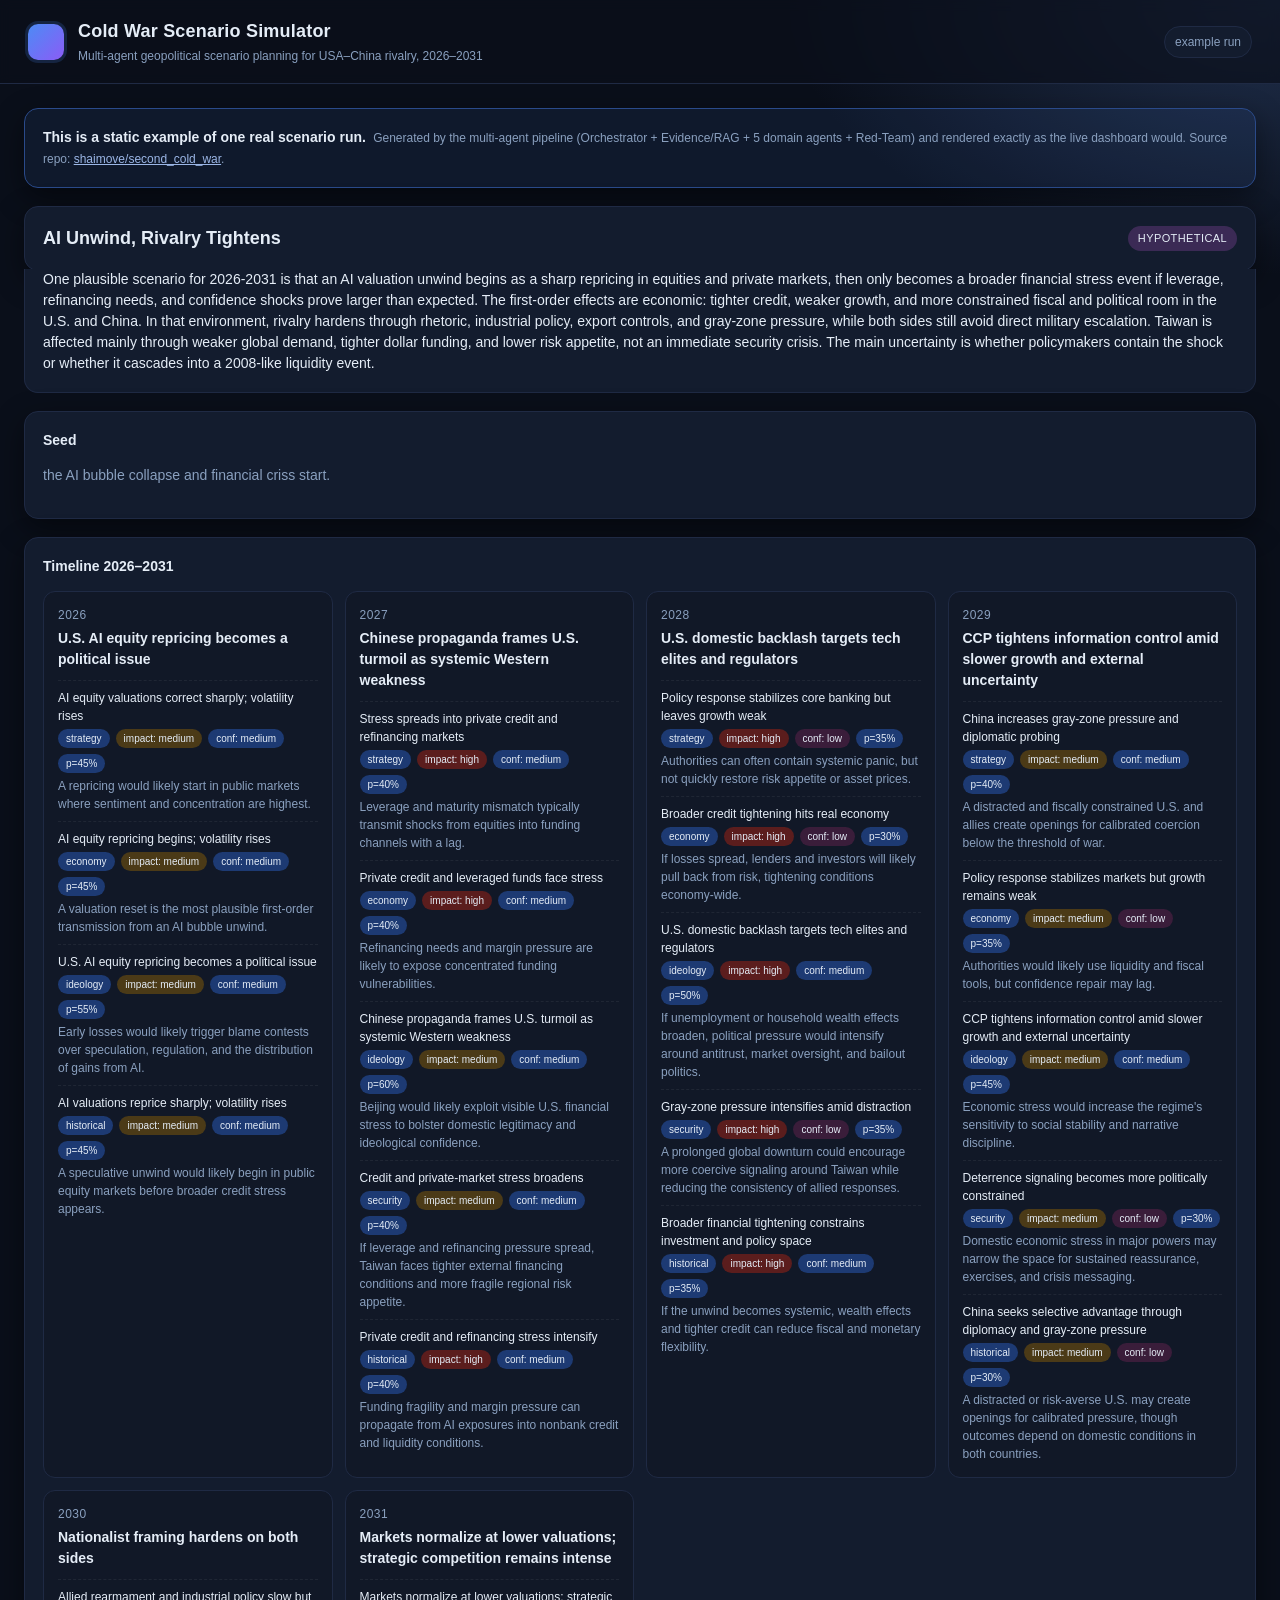
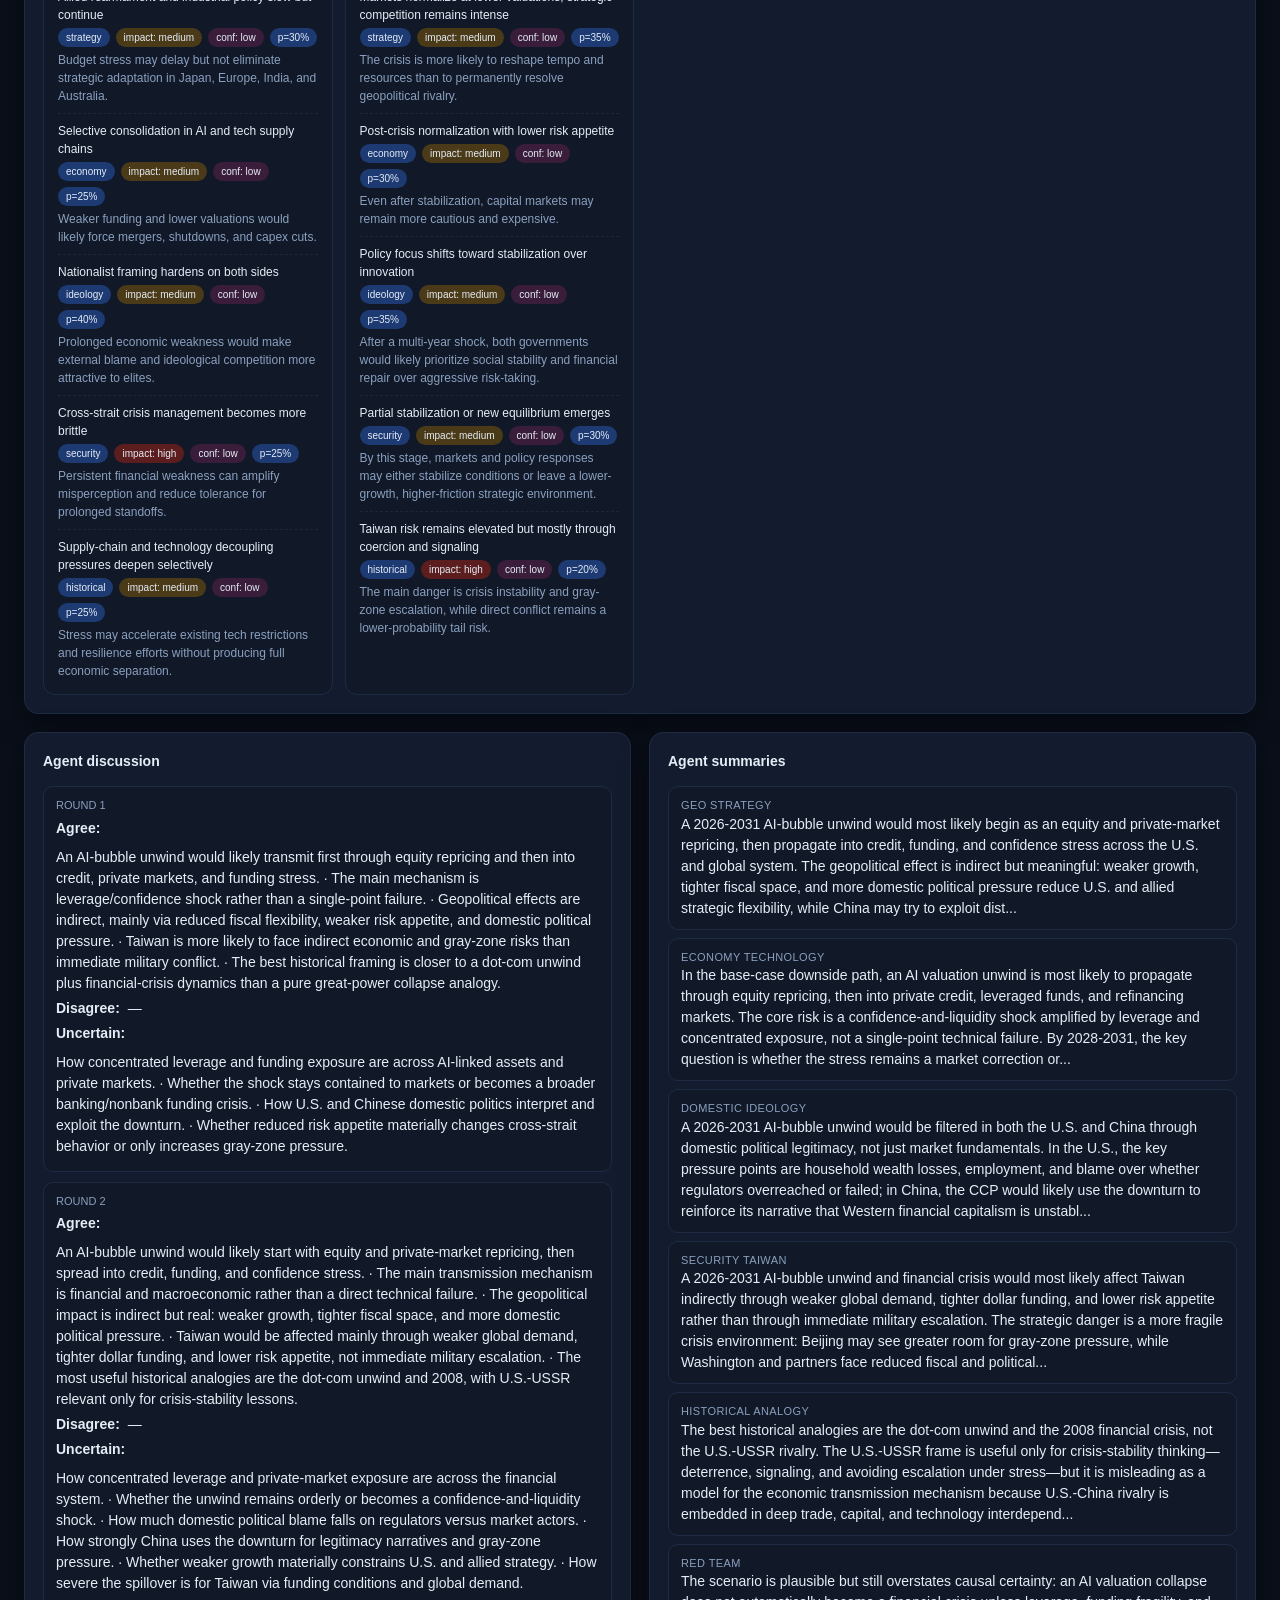
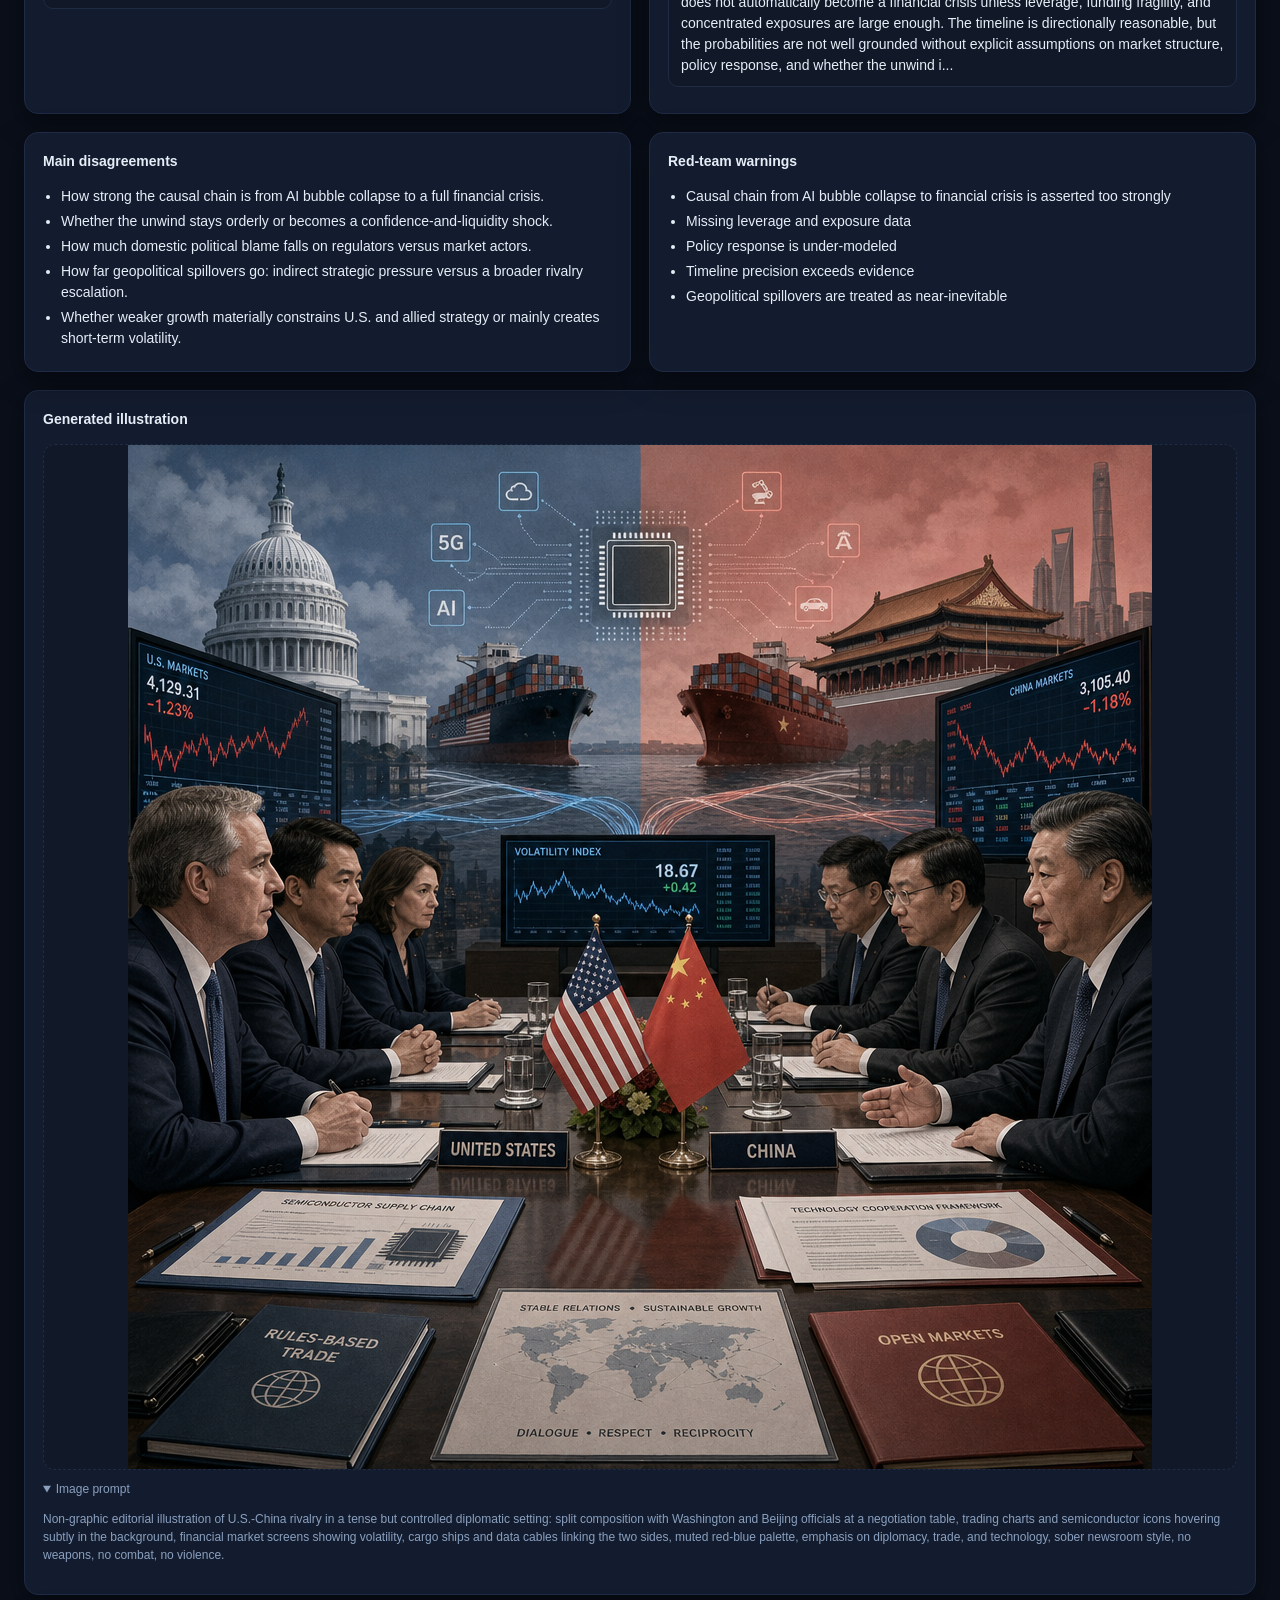
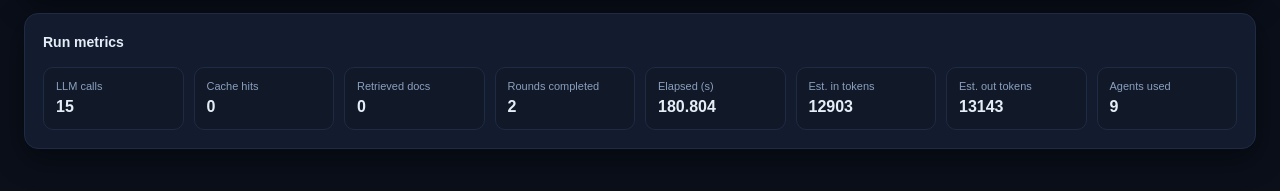
==== examples/example_scenario.html @ 1c6a98b0 "Add self-contained example scenario page Adds examples/example_scenario.html: a single-file static r" ====
<!doctype html>
<html lang="en">
<head>
  <meta charset="utf-8" />
  <meta name="viewport" content="width=device-width, initial-scale=1" />
  <title>Cold War Scenario Simulator &mdash; Example Run</title>
  <style>:root {
  --bg: #0a0f1a;
  --bg-soft: #111827;
  --panel: #131c2e;
  --panel-edge: #1f2a44;
  --text: #e5edf7;
  --muted: #8aa0bf;
  --accent: #4c8bf5;
  --accent-soft: #1d3a73;
  --good: #34d399;
  --warn: #fbbf24;
  --bad: #f87171;
  --shadow: 0 10px 30px rgba(0, 0, 0, 0.45);
}

* { box-sizing: border-box; }

html, body {
  margin: 0;
  padding: 0;
  background: radial-gradient(1200px 600px at 10% -10%, #1b2a4e 0%, transparent 60%),
              radial-gradient(900px 500px at 100% 0%, #21314f 0%, transparent 55%),
              var(--bg);
  color: var(--text);
  font: 14px/1.5 -apple-system, BlinkMacSystemFont, "Segoe UI", Roboto, Helvetica, Arial, sans-serif;
  min-height: 100vh;
}

.topbar {
  display: flex;
  align-items: center;
  justify-content: space-between;
  padding: 18px 28px;
  border-bottom: 1px solid var(--panel-edge);
  background: rgba(10, 15, 26, 0.7);
  backdrop-filter: blur(6px);
  position: sticky; top: 0; z-index: 10;
}
.brand { display: flex; align-items: center; gap: 14px; }
.brand-mark {
  width: 36px; height: 36px;
  border-radius: 10px;
  background: linear-gradient(135deg, #4c8bf5, #8b5cf6);
  box-shadow: 0 0 0 3px rgba(76,139,245,0.18);
}
.brand h1 { margin: 0; font-size: 18px; letter-spacing: 0.2px; }
.subtitle { margin: 2px 0 0; color: var(--muted); font-size: 12px; }
.model-pill {
  font-size: 12px; color: var(--muted);
  border: 1px solid var(--panel-edge);
  background: var(--panel);
  padding: 6px 10px; border-radius: 999px;
}

.layout {
  display: grid;
  grid-template-columns: 360px 1fr;
  gap: 24px;
  padding: 24px;
  max-width: 1400px;
  margin: 0 auto;
}
@media (max-width: 1024px) {
  .layout { grid-template-columns: 1fr; }
}

.panel {
  background: var(--panel);
  border: 1px solid var(--panel-edge);
  border-radius: 14px;
  padding: 18px;
  box-shadow: var(--shadow);
  margin-bottom: 18px;
}
.panel h2, .panel h3 { margin-top: 0; }
.panel h2 { font-size: 14px; letter-spacing: 0.3px; text-transform: uppercase; color: var(--muted); }
.panel h3 { font-size: 14px; color: var(--text); }

.input-panel label {
  display: block; font-size: 12px; color: var(--muted);
  margin: 12px 0 6px;
}
.input-panel textarea,
.input-panel select {
  width: 100%;
  background: var(--bg-soft);
  color: var(--text);
  border: 1px solid var(--panel-edge);
  border-radius: 10px;
  padding: 10px 12px;
  font-size: 13px;
  outline: none;
}
.input-panel textarea:focus,
.input-panel select:focus { border-color: var(--accent); }

.examples { margin: 10px 0 14px; display: flex; flex-wrap: wrap; gap: 6px; align-items: center; }
.examples span { font-size: 11px; color: var(--muted); margin-right: 4px; }
.chip {
  font-size: 11px;
  background: var(--accent-soft);
  color: var(--text);
  border: 1px solid var(--panel-edge);
  border-radius: 999px;
  padding: 4px 10px;
  cursor: pointer;
}
.chip:hover { background: #2a4a8a; }

.primary {
  width: 100%;
  background: linear-gradient(135deg, #4c8bf5, #6366f1);
  color: white;
  border: none;
  border-radius: 10px;
  padding: 12px 14px;
  font-size: 14px;
  font-weight: 600;
  cursor: pointer;
  margin-top: 6px;
}
.primary:disabled { opacity: 0.6; cursor: not-allowed; }
.status { margin-top: 10px; font-size: 12px; color: var(--muted); min-height: 18px; }

.progress-list { list-style: none; padding: 0; margin: 0; }
.progress-list li {
  display: flex; align-items: center; gap: 8px;
  font-size: 12px; color: var(--muted);
  padding: 6px 0;
  border-bottom: 1px dashed rgba(255,255,255,0.05);
}
.progress-list li::before {
  content: ""; width: 8px; height: 8px;
  border-radius: 50%;
  background: var(--panel-edge);
  flex: 0 0 8px;
}
.progress-list li.active { color: var(--text); }
.progress-list li.active::before { background: var(--warn); box-shadow: 0 0 0 3px rgba(251,191,36,0.2); }
.progress-list li.done { color: var(--text); }
.progress-list li.done::before { background: var(--good); box-shadow: 0 0 0 3px rgba(52,211,153,0.18); }

.saved-runs { list-style: none; padding: 0; margin: 0; max-height: 300px; overflow: auto; }
.saved-runs li {
  font-size: 12px; padding: 8px 0;
  border-bottom: 1px dashed rgba(255,255,255,0.05);
  cursor: pointer;
}
.saved-runs li:hover { color: var(--accent); }
.saved-runs .seed { color: var(--text); }
.saved-runs .ts { color: var(--muted); font-size: 11px; }

.empty {
  border: 1px dashed var(--panel-edge);
  border-radius: 14px;
  padding: 60px 30px;
  text-align: center;
  color: var(--muted);
}
.muted { color: var(--muted); }
.small { font-size: 12px; }
.hidden { display: none; }

.result-header {
  display: flex; align-items: center; justify-content: space-between;
  margin-bottom: 8px;
  padding: 18px; background: var(--panel);
  border: 1px solid var(--panel-edge); border-radius: 14px;
  box-shadow: var(--shadow);
}
.result-header h2 { margin: 0; font-size: 18px; }
.badge {
  font-size: 11px; padding: 4px 10px; border-radius: 999px;
  background: var(--accent-soft); color: var(--text);
  text-transform: uppercase; letter-spacing: 0.4px;
}
.badge.hypothetical { background: #3b2a55; }
.badge.observed { background: #1e3d2a; }
.badge.mixed { background: #553a1a; }
.summary {
  padding: 0 18px 18px;
  margin: -10px 0 18px;
  background: var(--panel);
  border: 1px solid var(--panel-edge); border-top: none;
  border-radius: 0 0 14px 14px;
  color: var(--text);
}

.grid-2 {
  display: grid; gap: 18px;
  grid-template-columns: 1fr 1fr;
}
@media (max-width: 900px) { .grid-2 { grid-template-columns: 1fr; } }

.timeline {
  display: grid; gap: 12px;
  grid-template-columns: repeat(auto-fit, minmax(260px, 1fr));
}
.year-card {
  background: var(--bg-soft);
  border: 1px solid var(--panel-edge);
  border-radius: 12px;
  padding: 14px;
}
.year-card .year {
  font-size: 12px; color: var(--muted); letter-spacing: 0.5px;
}
.year-card .headline { font-weight: 600; margin: 4px 0 10px; }
.event {
  border-top: 1px dashed rgba(255,255,255,0.06);
  padding-top: 8px; margin-top: 8px; font-size: 12px;
}
.event-meta {
  display: flex; flex-wrap: wrap; gap: 6px;
  margin: 4px 0;
}
.tag {
  font-size: 10px; padding: 2px 8px; border-radius: 999px;
  background: var(--accent-soft); color: var(--text);
}
.tag.impact-high { background: #5b1d1d; }
.tag.impact-medium { background: #4b3a17; }
.tag.impact-low { background: #1d3a30; }
.tag.confidence-low { background: #3a1d3a; }

.bullets { padding-left: 18px; margin: 0; }
.bullets li { margin: 4px 0; }

.round-block {
  background: var(--bg-soft);
  border: 1px solid var(--panel-edge);
  border-radius: 10px;
  padding: 10px 12px;
  margin-bottom: 10px;
}
.round-block .label { font-size: 11px; color: var(--muted); text-transform: uppercase; }
.round-block .row { display: flex; gap: 8px; margin: 4px 0; flex-wrap: wrap; }

.agent-card {
  background: var(--bg-soft);
  border: 1px solid var(--panel-edge);
  border-radius: 10px;
  padding: 10px 12px;
  margin-bottom: 8px;
}
.agent-card .name { font-size: 11px; color: var(--muted); text-transform: uppercase; letter-spacing: 0.4px; }

.image-panel .image-box {
  display: flex; justify-content: center; align-items: center;
  min-height: 180px;
  background: var(--bg-soft);
  border: 1px dashed var(--panel-edge);
  border-radius: 12px;
  margin-bottom: 10px;
  overflow: hidden;
}
.image-box img { max-width: 100%; height: auto; display: block; }
.image-box .placeholder { padding: 20px; color: var(--muted); text-align: center; font-size: 12px; }
.prompt-details { font-size: 12px; color: var(--muted); }
.prompt-details summary { cursor: pointer; }

.metrics {
  display: grid;
  grid-template-columns: repeat(auto-fit, minmax(140px, 1fr));
  gap: 10px;
}
.metric {
  background: var(--bg-soft);
  border: 1px solid var(--panel-edge);
  border-radius: 10px;
  padding: 10px 12px;
}
.metric .k { font-size: 11px; color: var(--muted); }
.metric .v { font-size: 16px; font-weight: 600; }
</style>
</head>
<body>
  <header class="topbar">
    <div class="brand">
      <div class="brand-mark"></div>
      <div>
        <h1>Cold War Scenario Simulator</h1>
        <p class="subtitle">
          Multi-agent geopolitical scenario planning for USA&ndash;China rivalry, 2026&ndash;2031
        </p>
      </div>
    </div>
    <div class="model-pill" id="modelPill">example run</div>
  </header>

  <main class="layout" style="grid-template-columns: 1fr;">
    <section class="content">
      <div class="panel" style="background: rgba(76,139,245,0.08); border-color: #2a4a8a;">
        <strong>This is a static example of one real scenario run.</strong>
        <span class="muted small">
          &nbsp;Generated by the multi-agent pipeline (Orchestrator + Evidence/RAG + 5 domain agents + Red-Team)
          and rendered exactly as the live dashboard would. Source repo:
          <a href="https://github.com/shaimove/second_cold_war" style="color:#9bb6e6;">shaimove/second_cold_war</a>.
        </span>
      </div>

      <div id="result" class="result">
        <header class="result-header">
          <h2 id="scenarioTitle"></h2>
          <span id="statusBadge" class="badge"></span>
        </header>
        <p id="scenarioSummary" class="summary"></p>

        <div class="panel">
          <h3>Seed</h3>
          <p id="seed" class="muted"></p>
        </div>

        <section class="panel">
          <h3>Timeline 2026&ndash;2031</h3>
          <div id="timeline" class="timeline"></div>
        </section>

        <div class="grid-2">
          <section class="panel">
            <h3>Agent discussion</h3>
            <div id="discussion"></div>
          </section>
          <section class="panel">
            <h3>Agent summaries</h3>
            <div id="agentSummaries"></div>
          </section>
        </div>

        <div class="grid-2">
          <section class="panel">
            <h3>Main disagreements</h3>
            <ul id="disagreements" class="bullets"></ul>
          </section>
          <section class="panel">
            <h3>Red-team warnings</h3>
            <ul id="redTeam" class="bullets"></ul>
          </section>
        </div>

        <section class="panel image-panel">
          <h3>Generated illustration</h3>
          <div id="imageBox" class="image-box"></div>
          <details class="prompt-details" open>
            <summary>Image prompt</summary>
            <p id="imagePrompt" class="muted small"></p>
          </details>
        </section>

        <section class="panel">
          <h3>Run metrics</h3>
          <div id="metrics" class="metrics"></div>
        </section>
      </div>
    </section>
  </main>

  <script>
    const DATA = {"run_id": "run_9a990358426f", "scenario_title": "AI Unwind, Rivalry Tightens", "scenario_summary": "One plausible scenario for 2026-2031 is that an AI valuation unwind begins as a sharp repricing in equities and private markets, then only becomes a broader financial stress event if leverage, refinancing needs, and confidence shocks prove larger than expected. The first-order effects are economic: tighter credit, weaker growth, and more constrained fiscal and political room in the U.S. and China. In that environment, rivalry hardens through rhetoric, industrial policy, export controls, and gray-zone pressure, while both sides still avoid direct military escalation. Taiwan is affected mainly through weaker global demand, tighter dollar funding, and lower risk appetite, not an immediate security crisis. The main uncertainty is whether policymakers contain the shock or whether it cascades into a 2008-like liquidity event.", "seed": "the AI bubble collapse and financial criss start.", "scenario_mode": "base_case", "event_status": "hypothetical", "timeline": [{"year": 2026, "headline": "U.S. AI equity repricing becomes a political issue", "events": [{"event": "AI equity valuations correct sharply; volatility rises", "domain": "strategy", "probability": 0.45, "impact": "medium", "confidence": "medium", "rationale": "A repricing would likely start in public markets where sentiment and concentration are highest."}, {"event": "AI equity repricing begins; volatility rises", "domain": "economy", "probability": 0.45, "impact": "medium", "confidence": "medium", "rationale": "A valuation reset is the most plausible first-order transmission from an AI bubble unwind."}, {"event": "U.S. AI equity repricing becomes a political issue", "domain": "ideology", "probability": 0.55, "impact": "medium", "confidence": "medium", "rationale": "Early losses would likely trigger blame contests over speculation, regulation, and the distribution of gains from AI."}, {"event": "AI valuations reprice sharply; volatility rises", "domain": "historical", "probability": 0.45, "impact": "medium", "confidence": "medium", "rationale": "A speculative unwind would likely begin in public equity markets before broader credit stress appears."}]}, {"year": 2027, "headline": "Chinese propaganda frames U.S. turmoil as systemic Western weakness", "events": [{"event": "Stress spreads into private credit and refinancing markets", "domain": "strategy", "probability": 0.4, "impact": "high", "confidence": "medium", "rationale": "Leverage and maturity mismatch typically transmit shocks from equities into funding channels with a lag."}, {"event": "Private credit and leveraged funds face stress", "domain": "economy", "probability": 0.4, "impact": "high", "confidence": "medium", "rationale": "Refinancing needs and margin pressure are likely to expose concentrated funding vulnerabilities."}, {"event": "Chinese propaganda frames U.S. turmoil as systemic Western weakness", "domain": "ideology", "probability": 0.6, "impact": "medium", "confidence": "medium", "rationale": "Beijing would likely exploit visible U.S. financial stress to bolster domestic legitimacy and ideological confidence."}, {"event": "Credit and private-market stress broadens", "domain": "security", "probability": 0.4, "impact": "medium", "confidence": "medium", "rationale": "If leverage and refinancing pressure spread, Taiwan faces tighter external financing conditions and more fragile regional risk appetite."}, {"event": "Private credit and refinancing stress intensify", "domain": "historical", "probability": 0.4, "impact": "high", "confidence": "medium", "rationale": "Funding fragility and margin pressure can propagate from AI exposures into nonbank credit and liquidity conditions."}]}, {"year": 2028, "headline": "U.S. domestic backlash targets tech elites and regulators", "events": [{"event": "Policy response stabilizes core banking but leaves growth weak", "domain": "strategy", "probability": 0.35, "impact": "high", "confidence": "low", "rationale": "Authorities can often contain systemic panic, but not quickly restore risk appetite or asset prices."}, {"event": "Broader credit tightening hits real economy", "domain": "economy", "probability": 0.3, "impact": "high", "confidence": "low", "rationale": "If losses spread, lenders and investors will likely pull back from risk, tightening conditions economy-wide."}, {"event": "U.S. domestic backlash targets tech elites and regulators", "domain": "ideology", "probability": 0.5, "impact": "high", "confidence": "medium", "rationale": "If unemployment or household wealth effects broaden, political pressure would intensify around antitrust, market oversight, and bailout politics."}, {"event": "Gray-zone pressure intensifies amid distraction", "domain": "security", "probability": 0.35, "impact": "high", "confidence": "low", "rationale": "A prolonged global downturn could encourage more coercive signaling around Taiwan while reducing the consistency of allied responses."}, {"event": "Broader financial tightening constrains investment and policy space", "domain": "historical", "probability": 0.35, "impact": "high", "confidence": "medium", "rationale": "If the unwind becomes systemic, wealth effects and tighter credit can reduce fiscal and monetary flexibility."}]}, {"year": 2029, "headline": "CCP tightens information control amid slower growth and external uncertainty", "events": [{"event": "China increases gray-zone pressure and diplomatic probing", "domain": "strategy", "probability": 0.4, "impact": "medium", "confidence": "medium", "rationale": "A distracted and fiscally constrained U.S. and allies create openings for calibrated coercion below the threshold of war."}, {"event": "Policy response stabilizes markets but growth remains weak", "domain": "economy", "probability": 0.35, "impact": "medium", "confidence": "low", "rationale": "Authorities would likely use liquidity and fiscal tools, but confidence repair may lag."}, {"event": "CCP tightens information control amid slower growth and external uncertainty", "domain": "ideology", "probability": 0.45, "impact": "medium", "confidence": "medium", "rationale": "Economic stress would increase the regime's sensitivity to social stability and narrative discipline."}, {"event": "Deterrence signaling becomes more politically constrained", "domain": "security", "probability": 0.3, "impact": "medium", "confidence": "low", "rationale": "Domestic economic stress in major powers may narrow the space for sustained reassurance, exercises, and crisis messaging."}, {"event": "China seeks selective advantage through diplomacy and gray-zone pressure", "domain": "historical", "probability": 0.3, "impact": "medium", "confidence": "low", "rationale": "A distracted or risk-averse U.S. may create openings for calibrated pressure, though outcomes depend on domestic conditions in both countries."}]}, {"year": 2030, "headline": "Nationalist framing hardens on both sides", "events": [{"event": "Allied rearmament and industrial policy slow but continue", "domain": "strategy", "probability": 0.3, "impact": "medium", "confidence": "low", "rationale": "Budget stress may delay but not eliminate strategic adaptation in Japan, Europe, India, and Australia."}, {"event": "Selective consolidation in AI and tech supply chains", "domain": "economy", "probability": 0.25, "impact": "medium", "confidence": "low", "rationale": "Weaker funding and lower valuations would likely force mergers, shutdowns, and capex cuts."}, {"event": "Nationalist framing hardens on both sides", "domain": "ideology", "probability": 0.4, "impact": "medium", "confidence": "low", "rationale": "Prolonged economic weakness would make external blame and ideological competition more attractive to elites."}, {"event": "Cross-strait crisis management becomes more brittle", "domain": "security", "probability": 0.25, "impact": "high", "confidence": "low", "rationale": "Persistent financial weakness can amplify misperception and reduce tolerance for prolonged standoffs."}, {"event": "Supply-chain and technology decoupling pressures deepen selectively", "domain": "historical", "probability": 0.25, "impact": "medium", "confidence": "low", "rationale": "Stress may accelerate existing tech restrictions and resilience efforts without producing full economic separation."}]}, {"year": 2031, "headline": "Markets normalize at lower valuations; strategic competition remains intense", "events": [{"event": "Markets normalize at lower valuations; strategic competition remains intense", "domain": "strategy", "probability": 0.35, "impact": "medium", "confidence": "low", "rationale": "The crisis is more likely to reshape tempo and resources than to permanently resolve geopolitical rivalry."}, {"event": "Post-crisis normalization with lower risk appetite", "domain": "economy", "probability": 0.3, "impact": "medium", "confidence": "low", "rationale": "Even after stabilization, capital markets may remain more cautious and expensive."}, {"event": "Policy focus shifts toward stabilization over innovation", "domain": "ideology", "probability": 0.35, "impact": "medium", "confidence": "low", "rationale": "After a multi-year shock, both governments would likely prioritize social stability and financial repair over aggressive risk-taking."}, {"event": "Partial stabilization or new equilibrium emerges", "domain": "security", "probability": 0.3, "impact": "medium", "confidence": "low", "rationale": "By this stage, markets and policy responses may either stabilize conditions or leave a lower-growth, higher-friction strategic environment."}, {"event": "Taiwan risk remains elevated but mostly through coercion and signaling", "domain": "historical", "probability": 0.2, "impact": "high", "confidence": "low", "rationale": "The main danger is crisis instability and gray-zone escalation, while direct conflict remains a lower-probability tail risk."}]}], "key_assumptions": ["The shock likely transmits first through equity repricing, then into credit and funding stress", "The main mechanism is leverage and confidence rather than a single-point failure", "An AI-bubble unwind would likely transmit first through equity repricing and then into credit, private markets, and funding stress.", "The main mechanism is leverage/confidence shock rather than a single-point failure.", "The shock likely transmits first through equity repricing and then into credit and funding stress", "The main mechanism is leverage and confidence shock rather than a single-point failure", "An AI-bubble unwind would likely transmit first through equity repricing and then into credit, private markets, and funding stress", "The main transmission mechanism is leverage and confidence shock, not a single-point failure"], "main_disagreements": ["How strong the causal chain is from AI bubble collapse to a full financial crisis.", "Whether the unwind stays orderly or becomes a confidence-and-liquidity shock.", "How much domestic political blame falls on regulators versus market actors.", "How far geopolitical spillovers go: indirect strategic pressure versus a broader rivalry escalation.", "Whether weaker growth materially constrains U.S. and allied strategy or mainly creates short-term volatility."], "red_team_warnings": ["Causal chain from AI bubble collapse to financial crisis is asserted too strongly", "Missing leverage and exposure data", "Policy response is under-modeled", "Timeline precision exceeds evidence", "Geopolitical spillovers are treated as near-inevitable"], "agent_summaries": {"geo_strategy": "A 2026-2031 AI-bubble unwind would most likely begin as an equity and private-market repricing, then propagate into credit, funding, and confidence stress across the U.S. and global system. The geopolitical effect is indirect but meaningful: weaker growth, tighter fiscal space, and more domestic political pressure reduce U.S. and allied strategic flexibility, while China may try to exploit dist...", "economy_technology": "In the base-case downside path, an AI valuation unwind is most likely to propagate through equity repricing, then into private credit, leveraged funds, and refinancing markets. The core risk is a confidence-and-liquidity shock amplified by leverage and concentrated exposure, not a single-point technical failure. By 2028-2031, the key question is whether the stress remains a market correction or...", "domestic_ideology": "A 2026-2031 AI-bubble unwind would be filtered in both the U.S. and China through domestic political legitimacy, not just market fundamentals. In the U.S., the key pressure points are household wealth losses, employment, and blame over whether regulators overreached or failed; in China, the CCP would likely use the downturn to reinforce its narrative that Western financial capitalism is unstabl...", "security_taiwan": "A 2026-2031 AI-bubble unwind and financial crisis would most likely affect Taiwan indirectly through weaker global demand, tighter dollar funding, and lower risk appetite rather than through immediate military escalation. The strategic danger is a more fragile crisis environment: Beijing may see greater room for gray-zone pressure, while Washington and partners face reduced fiscal and political...", "historical_analogy": "The best historical analogies are the dot-com unwind and the 2008 financial crisis, not the U.S.-USSR rivalry. The U.S.-USSR frame is useful only for crisis-stability thinking—deterrence, signaling, and avoiding escalation under stress—but it is misleading as a model for the economic transmission mechanism because U.S.-China rivalry is embedded in deep trade, capital, and technology interdepend...", "red_team": "The scenario is plausible but still overstates causal certainty: an AI valuation collapse does not automatically become a financial crisis unless leverage, funding fragility, and concentrated exposures are large enough. The timeline is directionally reasonable, but the probabilities are not well grounded without explicit assumptions on market structure, policy response, and whether the unwind i..."}, "discussion_summary": [{"round_number": 1, "areas_of_agreement": ["An AI-bubble unwind would likely transmit first through equity repricing and then into credit, private markets, and funding stress.", "The main mechanism is leverage/confidence shock rather than a single-point failure.", "Geopolitical effects are indirect, mainly via reduced fiscal flexibility, weaker risk appetite, and domestic political pressure.", "Taiwan is more likely to face indirect economic and gray-zone risks than immediate military conflict.", "The best historical framing is closer to a dot-com unwind plus financial-crisis dynamics than a pure great-power collapse analogy."], "areas_of_disagreement": [], "emerging_timeline": ["2026: AI asset repricing begins in equities; volatility rises and confidence weakens.", "2027: Stress spreads into private credit, margin calls, refinancing pressure, and broader financial tightening."], "key_uncertainties": ["How concentrated leverage and funding exposure are across AI-linked assets and private markets.", "Whether the shock stays contained to markets or becomes a broader banking/nonbank funding crisis.", "How U.S. and Chinese domestic politics interpret and exploit the downturn.", "Whether reduced risk appetite materially changes cross-strait behavior or only increases gray-zone pressure."], "agent_positions": {"geo_strategy": "A 2026-2031 AI-bubble unwind would likely hit first via U.S. and global equity repricing, then spread into credit, private markets, and bank/nonbank funding stress; the geopolitical effect is mainly a confidence shock that constrains U.S./allied fiscal flexibility, while China may seek selective advantage.", "economy_technology": "A base-case AI asset repricing would likely trigger broader financial stress through leverage, concentrated funding, and confidence shocks, with transmission via equity wealth effects, private credit exposure, margin calls, and tighter refinancing conditions."}}, {"round_number": 2, "areas_of_agreement": ["An AI-bubble unwind would likely start with equity and private-market repricing, then spread into credit, funding, and confidence stress.", "The main transmission mechanism is financial and macroeconomic rather than a direct technical failure.", "The geopolitical impact is indirect but real: weaker growth, tighter fiscal space, and more domestic political pressure.", "Taiwan would be affected mainly through weaker global demand, tighter dollar funding, and lower risk appetite, not immediate military escalation.", "The most useful historical analogies are the dot-com unwind and 2008, with U.S.-USSR relevant only for crisis-stability lessons."], "areas_of_disagreement": [], "emerging_timeline": ["2026: Early valuation correction in AI-linked equities and private markets; confidence begins to weaken.", "2027: Stress propagates into private credit, leveraged funds, and refinancing markets; political blame and legitimacy narratives intensify.", "2028-2031: Broader macro and geopolitical effects emerge as growth slows, fiscal space tightens, and strategic competition becomes more fragile."], "key_uncertainties": ["How concentrated leverage and private-market exposure are across the financial system.", "Whether the unwind remains orderly or becomes a confidence-and-liquidity shock.", "How much domestic political blame falls on regulators versus market actors.", "How strongly China uses the downturn for legitimacy narratives and gray-zone pressure.", "Whether weaker growth materially constrains U.S. and allied strategy.", "How severe the spillover is for Taiwan via funding conditions and global demand."], "agent_positions": {"geo_strategy": "A 2026-2031 AI-bubble unwind would most likely begin as an equity and private-market repricing, then propagate into credit, funding, and confidence stress across the U.S. and global system. The geopolitical effect is indirect but meaningful: weaker growth, tighter fiscal space, and more domestic political pressure reduce U.S. and allied strategic room, while China may exploit the environment for p", "economy_technology": "In the base-case downside path, an AI valuation unwind is most likely to propagate through equity repricing, then into private credit, leveraged funds, and refinancing markets. The core risk is a confidence-and-liquidity shock amplified by leverage and concentrated exposure, not a single-point technical failure. By 2028-2031, the key question is whether the shock stays contained or becomes a broad"}}], "image_prompt": "Non-graphic editorial illustration of U.S.-China rivalry in a tense but controlled diplomatic setting: split composition with Washington and Beijing officials at a negotiation table, trading charts and semiconductor icons hovering subtly in the background, financial market screens showing volatility, cargo ships and data cables linking the two sides, muted red-blue palette, emphasis on diplomacy, trade, and technology, sober newsroom style, no weapons, no combat, no violence.", "image": {"enabled": true, "generated": true, "path": "data/generated_images/run_9a990358426f.png", "error": null, "mock": false}, "run_metrics": {"llm_calls": 15, "agents_used": ["evidence_rag", "geo_strategy", "economy_technology", "domestic_ideology", "security_taiwan", "historical_analogy", "orchestrator_summary", "red_team", "orchestrator_final"], "retrieved_docs": 0, "cache_hits": 0, "discussion_rounds_completed": 2, "elapsed_seconds": 180.804, "estimated_input_tokens": 12903, "estimated_output_tokens": 13143}};
    const IMAGE_URL = "example_image.png";
    
function $(s) { return document.querySelector(s); }
function escapeHtml(s) {
  if (s == null) return "";
  return String(s)
    .replace(/&/g, "&amp;").replace(/</g, "&lt;").replace(/>/g, "&gt;")
    .replace(/"/g, "&quot;").replace(/'/g, "&#39;");
}
function render(data, imageUrl) {
  $("#scenarioTitle").textContent = data.scenario_title || "(untitled scenario)";
  $("#scenarioSummary").textContent = data.scenario_summary || "";
  $("#seed").textContent = data.seed || "";
  const badge = $("#statusBadge");
  badge.textContent = data.event_status || "hypothetical";
  badge.className = "badge " + (data.event_status || "hypothetical");

  const tl = $("#timeline"); tl.innerHTML = "";
  (data.timeline || []).forEach((yb) => {
    const card = document.createElement("div");
    card.className = "year-card";
    const events = (yb.events || []).map((ev) => {
      const prob = (ev.probability != null) ? (Math.round(ev.probability * 100) + "%") : "—";
      return (
        '<div class="event">' +
          '<div>' + escapeHtml(ev.event || "") + '</div>' +
          '<div class="event-meta">' +
            '<span class="tag">' + escapeHtml(ev.domain || "") + '</span>' +
            '<span class="tag impact-' + escapeHtml(ev.impact || "medium") + '">impact: ' + escapeHtml(ev.impact || "") + '</span>' +
            '<span class="tag confidence-' + escapeHtml(ev.confidence || "medium") + '">conf: ' + escapeHtml(ev.confidence || "") + '</span>' +
            '<span class="tag">p=' + prob + '</span>' +
          '</div>' +
          '<div class="muted small">' + escapeHtml(ev.rationale || "") + '</div>' +
        '</div>'
      );
    }).join("");
    card.innerHTML =
      '<div class="year">' + escapeHtml(String(yb.year)) + '</div>' +
      '<div class="headline">' + escapeHtml(yb.headline || "") + '</div>' +
      (events || '<div class="muted small">No events.</div>');
    tl.appendChild(card);
  });

  const disc = $("#discussion"); disc.innerHTML = "";
  (data.discussion_summary || []).forEach((r) => {
    const block = document.createElement("div");
    block.className = "round-block";
    const agree = (r.areas_of_agreement || []).map(escapeHtml).join(" · ") || "—";
    const disagree = (r.areas_of_disagreement || []).map(escapeHtml).join(" · ") || "—";
    const uncert = (r.key_uncertainties || []).map(escapeHtml).join(" · ") || "—";
    block.innerHTML =
      '<div class="label">Round ' + escapeHtml(String(r.round_number || "?")) + '</div>' +
      '<div class="row"><strong>Agree:</strong> ' + agree + '</div>' +
      '<div class="row"><strong>Disagree:</strong> ' + disagree + '</div>' +
      '<div class="row"><strong>Uncertain:</strong> ' + uncert + '</div>';
    disc.appendChild(block);
  });

  const summaries = $("#agentSummaries"); summaries.innerHTML = "";
  const order = ["geo_strategy", "economy_technology", "domestic_ideology", "security_taiwan", "historical_analogy", "red_team"];
  const map = data.agent_summaries || {};
  order.forEach((k) => {
    if (!map[k]) return;
    const div = document.createElement("div");
    div.className = "agent-card";
    div.innerHTML = '<div class="name">' + escapeHtml(k.replace(/_/g, " ")) + '</div><div>' + escapeHtml(map[k]) + '</div>';
    summaries.appendChild(div);
  });

  function fillList(sel, items) {
    const root = $(sel); root.innerHTML = "";
    if (!items.length) { root.innerHTML = '<li class="muted">None.</li>'; return; }
    items.forEach((x) => { const li = document.createElement("li"); li.textContent = x; root.appendChild(li); });
  }
  fillList("#disagreements", data.main_disagreements || []);
  fillList("#redTeam", data.red_team_warnings || []);

  const box = $("#imageBox"); box.innerHTML = "";
  if (imageUrl) {
    const img = document.createElement("img");
    img.src = imageUrl;
    img.alt = "Generated illustration";
    box.appendChild(img);
  } else {
    box.innerHTML = '<div class="placeholder"><strong>No image available.</strong></div>';
  }
  $("#imagePrompt").textContent = data.image_prompt || "(no prompt)";

  const m = data.run_metrics || {};
  const metricsRoot = $("#metrics"); metricsRoot.innerHTML = "";
  [
    ["LLM calls", m.llm_calls],
    ["Cache hits", m.cache_hits],
    ["Retrieved docs", m.retrieved_docs],
    ["Rounds completed", m.discussion_rounds_completed],
    ["Elapsed (s)", m.elapsed_seconds],
    ["Est. in tokens", m.estimated_input_tokens],
    ["Est. out tokens", m.estimated_output_tokens],
    ["Agents used", (m.agents_used || []).length],
  ].forEach(([k, v]) => {
    const d = document.createElement("div");
    d.className = "metric";
    d.innerHTML = '<div class="k">' + escapeHtml(k) + '</div><div class="v">' + escapeHtml(String(v == null ? "—" : v)) + '</div>';
    metricsRoot.appendChild(d);
  });
}

    render(DATA, IMAGE_URL);
  </script>
</body>
</html>
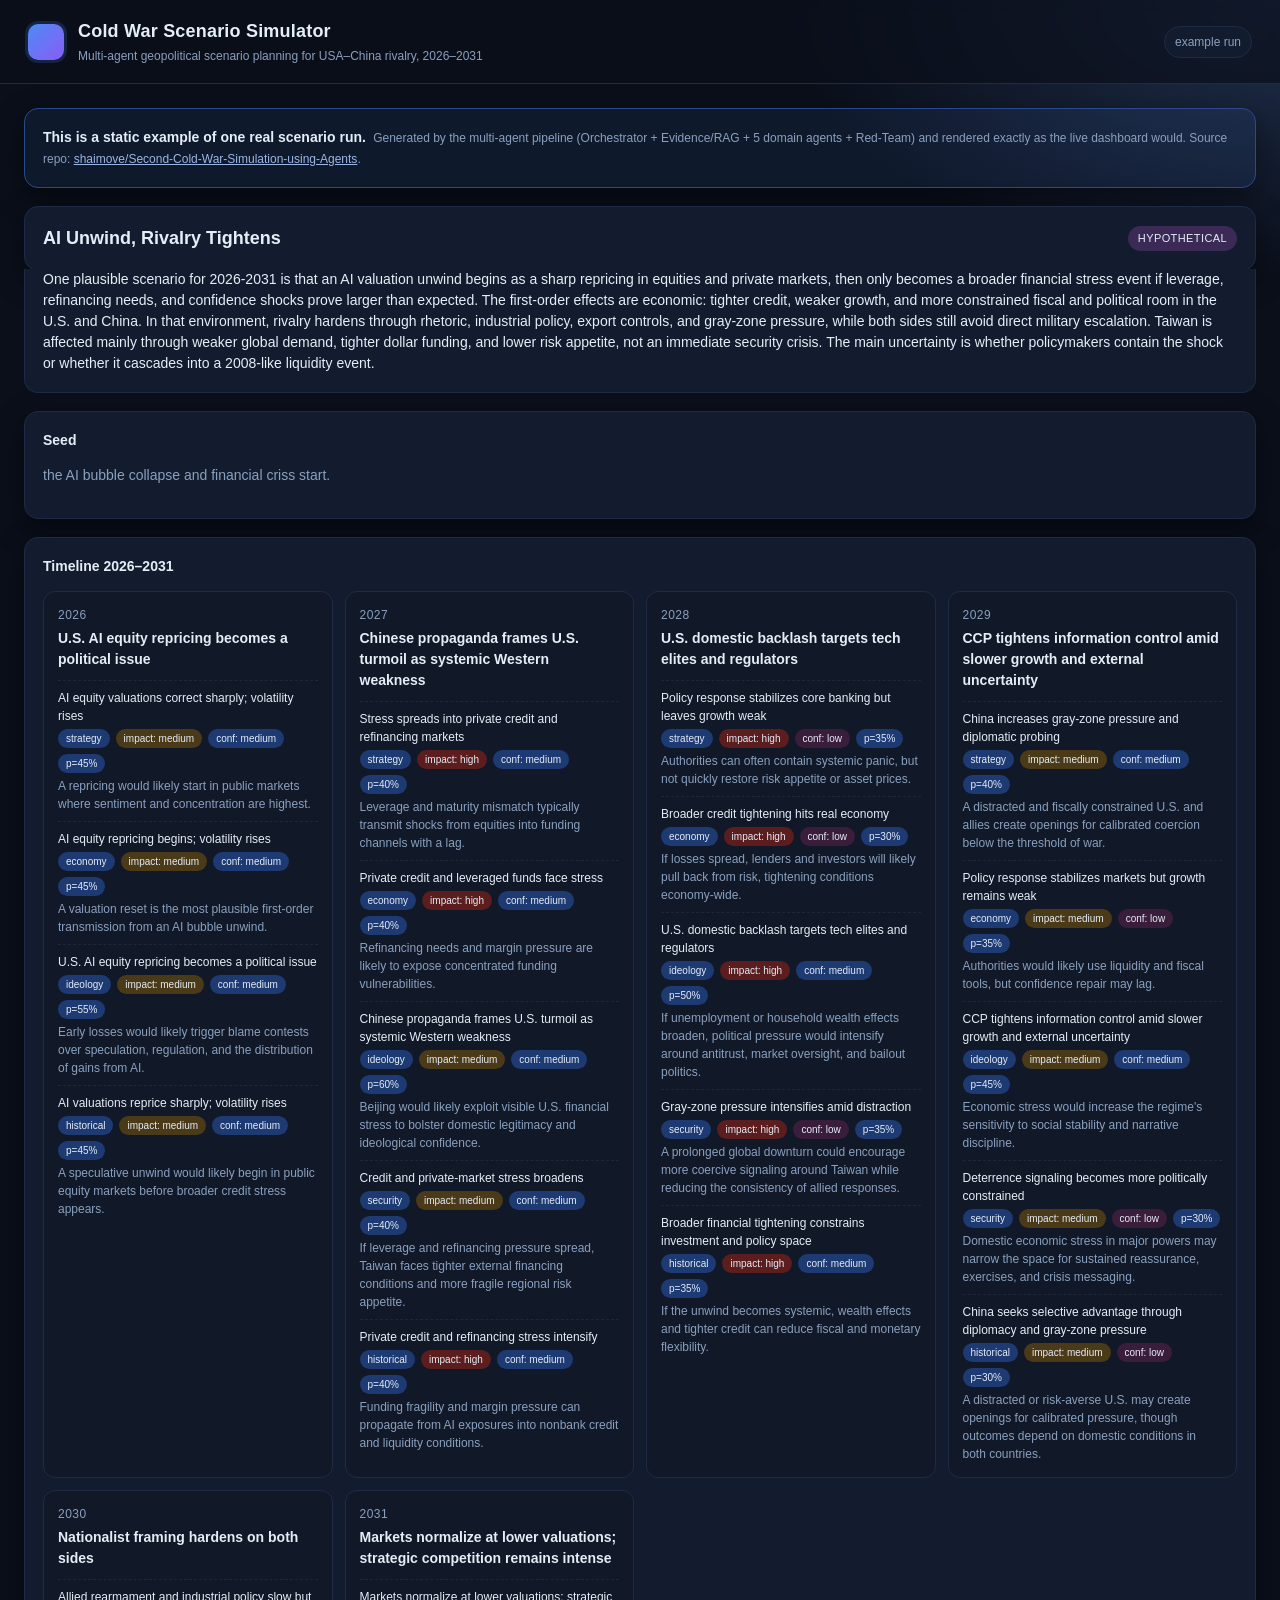
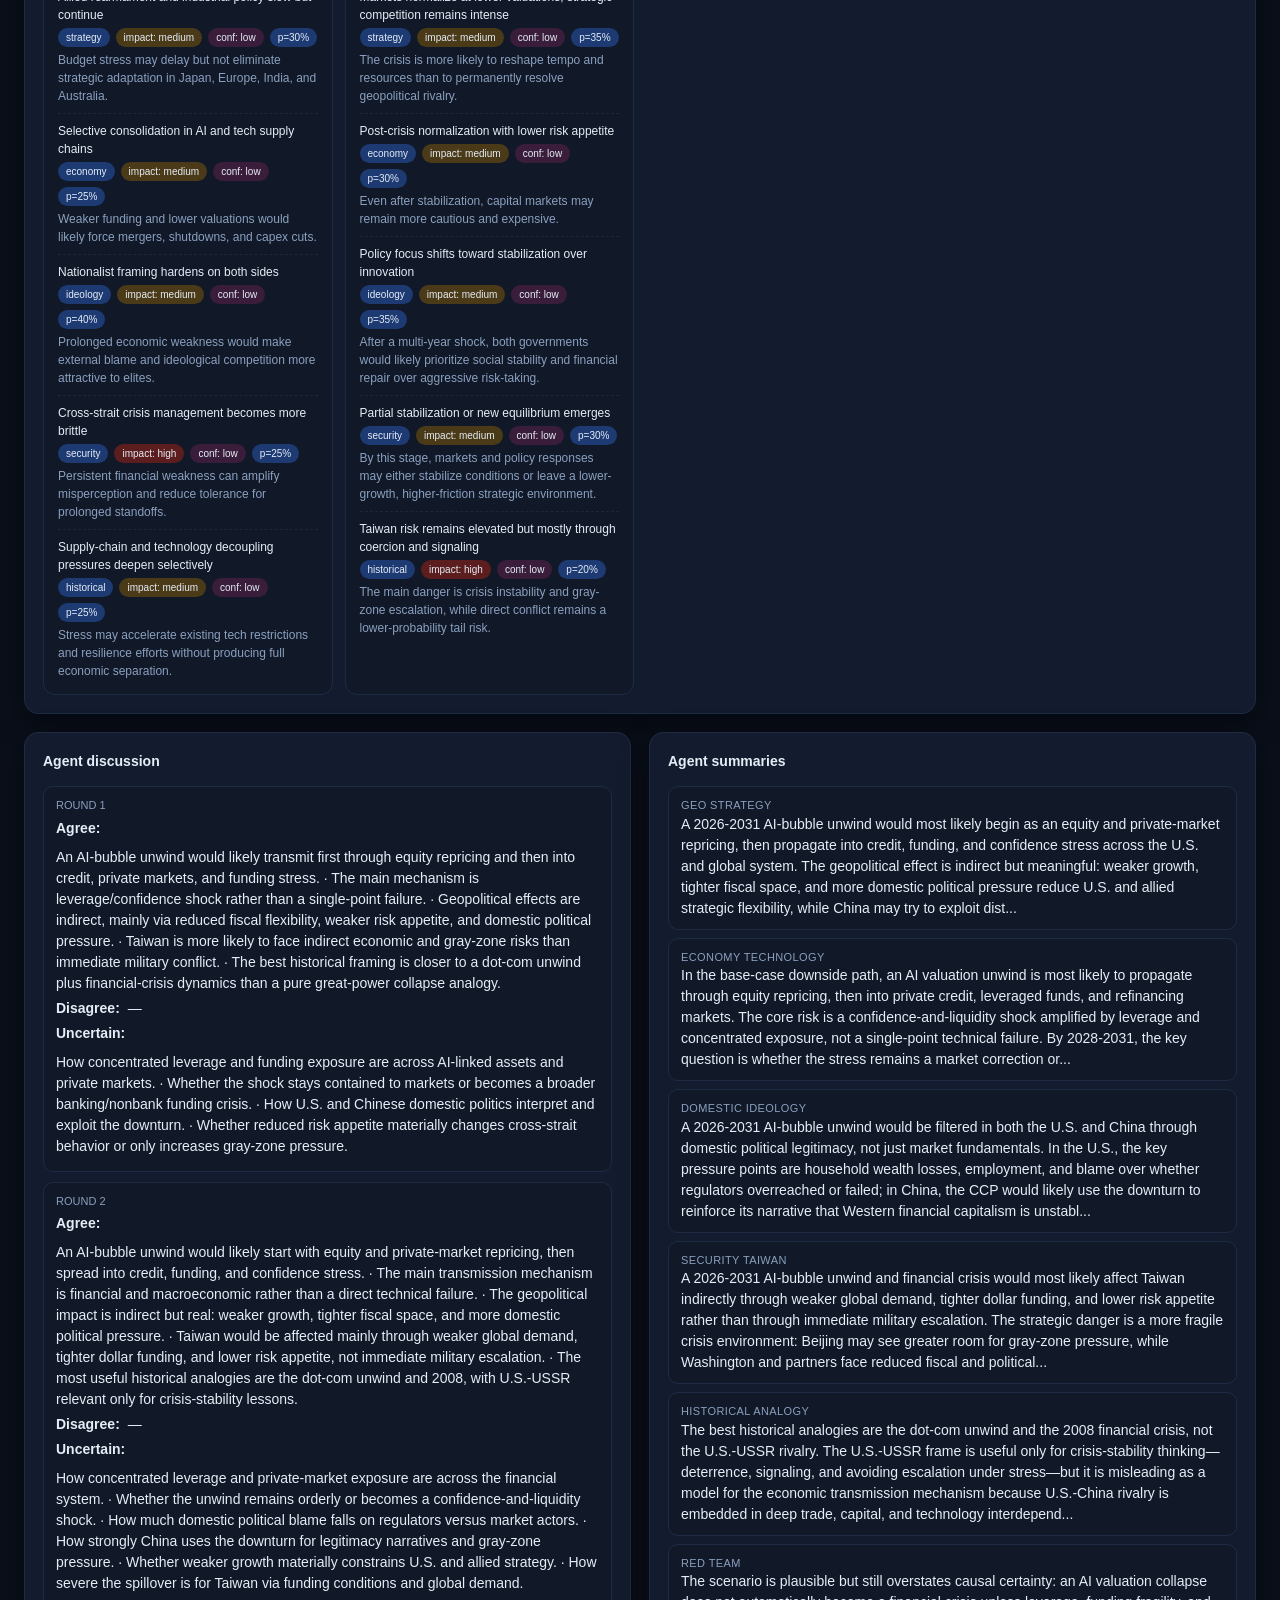
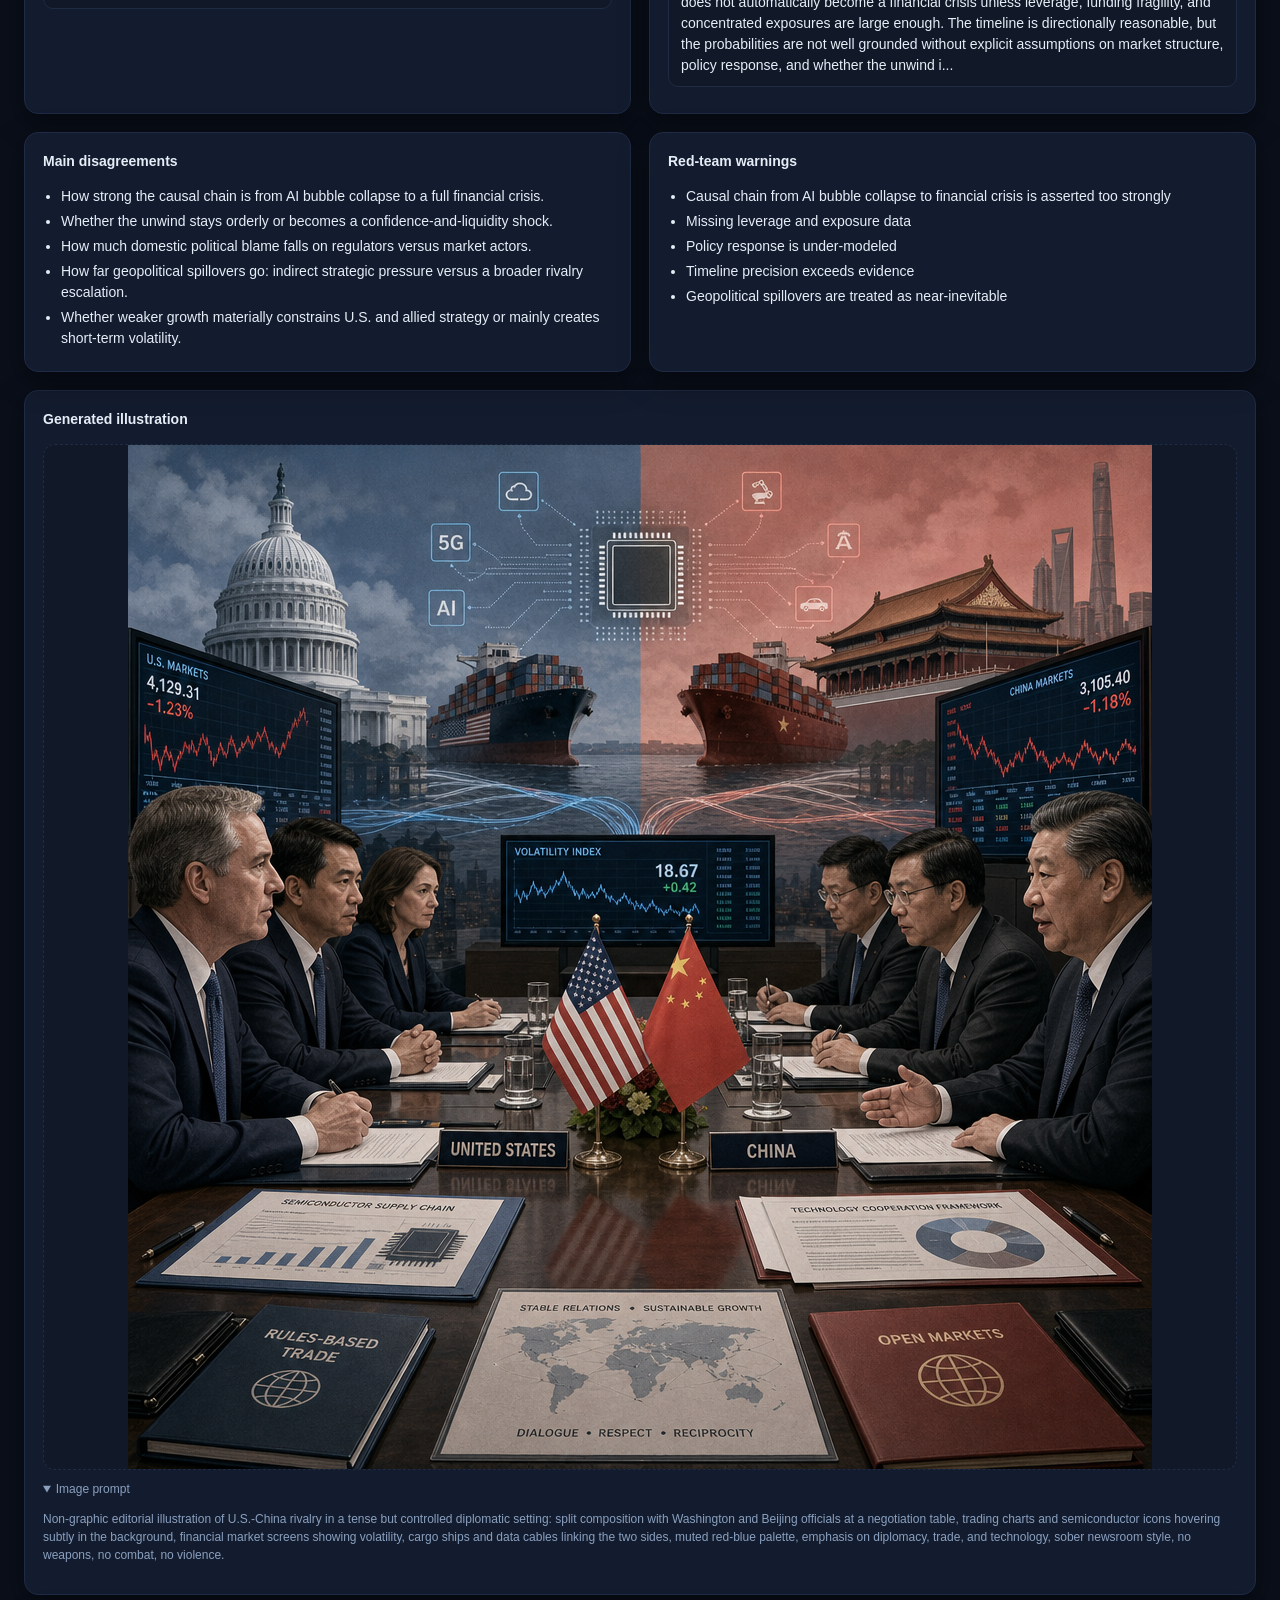
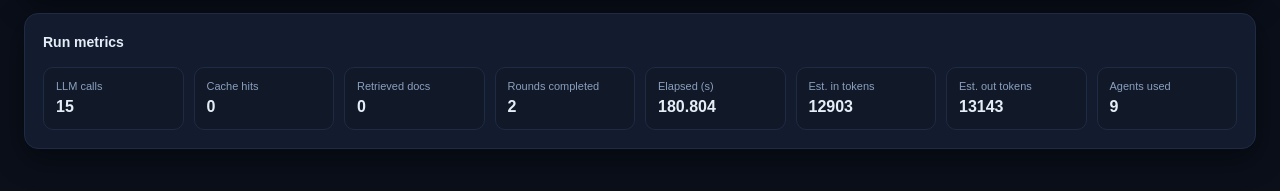
==== commit 25b976bb: "update compact_agent_position" ====
--- a/examples/example_scenario.html
+++ b/examples/example_scenario.html
@@ -301,7 +301,7 @@
         <span class="muted small">
           &nbsp;Generated by the multi-agent pipeline (Orchestrator + Evidence/RAG + 5 domain agents + Red-Team)
           and rendered exactly as the live dashboard would. Source repo:
-          <a href="https://github.com/shaimove/second_cold_war" style="color:#9bb6e6;">shaimove/second_cold_war</a>.
+          <a href="https://github.com/shaimove/Second-Cold-War-Simulation-using-Agents" style="color:#9bb6e6;">shaimove/Second-Cold-War-Simulation-using-Agents</a>.
         </span>
       </div>
 
